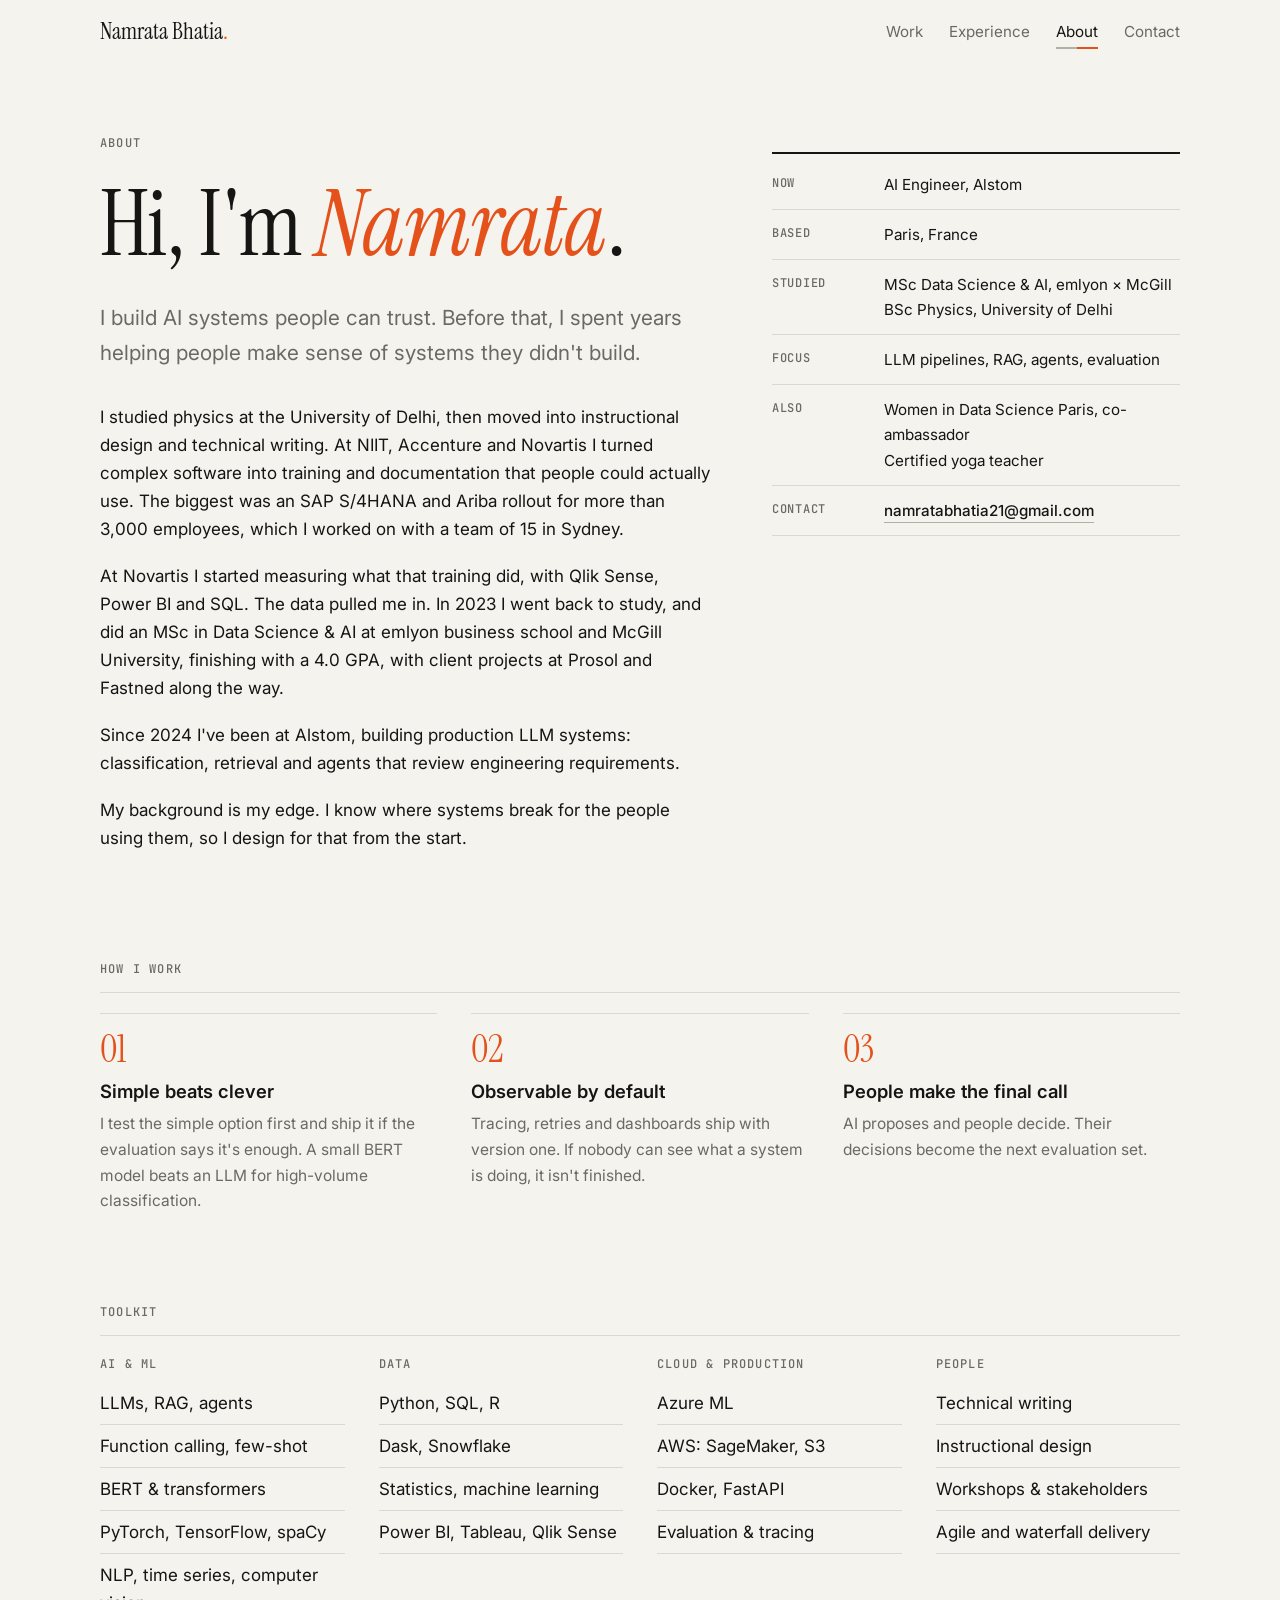
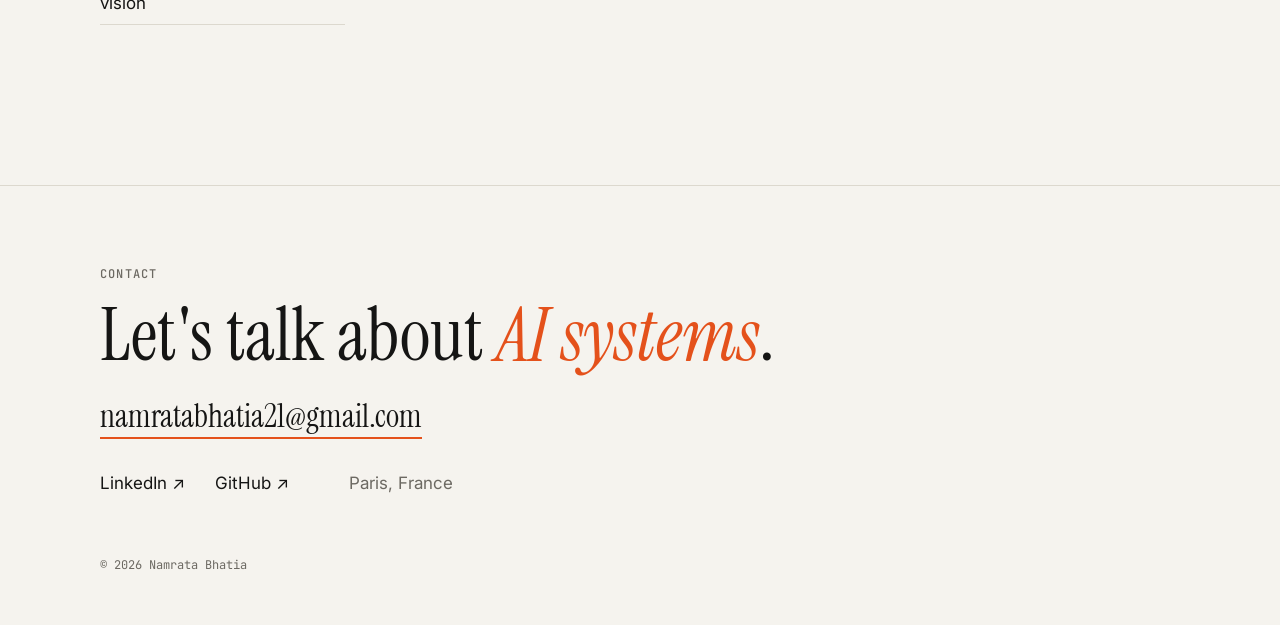
==== about.html @ 70a00a0a "Redesign as a simpler multi-page site that tells the story first Home leads with the story (seven ye" ====
<!doctype html>
<html lang="en">
<head>
<meta charset="utf-8">
<meta name="viewport" content="width=device-width, initial-scale=1">
<title>About · Namrata Bhatia</title>
<meta name="description" content="About Namrata Bhatia: from instructional design for enterprise software to building production AI systems.">
<meta name="color-scheme" content="light dark">
<link rel="icon" href="data:image/svg+xml,%3Csvg xmlns='http://www.w3.org/2000/svg' viewBox='0 0 32 32'%3E%3Crect width='32' height='32' rx='7' fill='%23151514'/%3E%3Cpath d='M5 16H16' stroke='%23b3afa6' stroke-width='3'/%3E%3Cpath d='M16 16H27' stroke='%23e4511b' stroke-width='3'/%3E%3Ccircle cx='16' cy='16' r='4.5' fill='%23e4511b'/%3E%3C/svg%3E">
<link rel="preconnect" href="https://fonts.googleapis.com">
<link rel="preconnect" href="https://fonts.gstatic.com" crossorigin>
<link href="https://fonts.googleapis.com/css2?family=Instrument+Serif:ital@0;1&family=Inter:wght@400;500;600&family=JetBrains+Mono:wght@400;500&display=swap" rel="stylesheet">
<link rel="stylesheet" href="style.css">
</head>
<body>
<header class="top"><div class="wrap bar">
  <a class="mark" href="index.html">Namrata Bhatia<span>.</span></a>
  <nav aria-label="Main"><a href="work.html">Work</a><a href="experience.html">Experience</a><a href="about.html" aria-current="page">About</a><a href="#contact">Contact</a></nav>
</div></header>

<main class="wrap page">
  <div class="about">
    <div>
      <p class="label">About</p>
      <h1>Hi, I'm <em>Namrata</em>.</h1>
      <p class="lead">I build AI systems people can trust. Before that, I spent years helping people make sense of systems they didn't build.</p>
      <!-- TODO(Namrata): read this in your own voice and adjust anything that doesn't sound like you. -->
      <div class="story-text">
        <p>I studied physics at the University of Delhi, then moved into instructional design and technical writing. At NIIT, Accenture and Novartis I turned complex software into training and documentation that people could actually use. The biggest was an SAP S/4HANA and Ariba rollout for more than 3,000 employees, which I worked on with a team of 15 in Sydney.</p>
        <p>At Novartis I started measuring what that training did, with Qlik Sense, Power BI and SQL. The data pulled me in. In 2023 I went back to study, and did an MSc in Data Science &amp; AI at emlyon business school and McGill University, finishing with a 4.0 GPA, with client projects at Prosol and Fastned along the way.</p>
        <p>Since 2024 I've been at Alstom, building production LLM systems: classification, retrieval and agents that review engineering requirements.</p>
        <p>My background is my edge. I know where systems break for the people using them, so I design for that from the start.</p>
      </div>
    </div>
    <dl class="facts">
      <div><dt>Now</dt><dd>AI Engineer, Alstom</dd></div>
      <div><dt>Based</dt><dd>Paris, France</dd></div>
      <div><dt>Studied</dt><dd>MSc Data Science &amp; AI, emlyon × McGill<br>BSc Physics, University of Delhi</dd></div>
      <div><dt>Focus</dt><dd>LLM pipelines, RAG, agents, evaluation</dd></div>
      <div><dt>Also</dt><dd>Women in Data Science Paris, co-ambassador<br>Certified yoga teacher</dd></div>
      <div><dt>Contact</dt><dd><a class="link" href="mailto:namratabhatia21@gmail.com">namratabhatia21@gmail.com</a></dd></div>
    </dl>
  </div>

  <section class="block" aria-labelledby="how-h">
    <div class="block-head"><p class="label" id="how-h">How I work</p></div>
    <ol class="principles">
      <li class="reveal"><span class="n">01</span><h3>Simple beats clever</h3>
        <p>I test the simple option first and ship it if the evaluation says it's enough. A small BERT model beats an LLM for high-volume classification.</p></li>
      <li class="reveal" style="--i:1"><span class="n">02</span><h3>Observable by default</h3>
        <p>Tracing, retries and dashboards ship with version one. If nobody can see what a system is doing, it isn't finished.</p></li>
      <li class="reveal" style="--i:2"><span class="n">03</span><h3>People make the final call</h3>
        <p>AI proposes and people decide. Their decisions become the next evaluation set.</p></li>
    </ol>
  </section>

  <section class="block" aria-labelledby="kit-h">
    <div class="block-head"><p class="label" id="kit-h">Toolkit</p></div>
    <div class="cols">
      <div><h3>AI &amp; ML</h3><ul><li>LLMs, RAG, agents</li><li>Function calling, few-shot</li><li>BERT &amp; transformers</li><li>PyTorch, TensorFlow, spaCy</li><li>NLP, time series, computer vision</li></ul></div>
      <div><h3>Data</h3><ul><li>Python, SQL, R</li><li>Dask, Snowflake</li><li>Statistics, machine learning</li><li>Power BI, Tableau, Qlik Sense</li></ul></div>
      <div><h3>Cloud &amp; production</h3><ul><li>Azure ML</li><li>AWS: SageMaker, S3</li><li>Docker, FastAPI</li><li>Evaluation &amp; tracing</li></ul></div>
      <div><h3>People</h3><ul><li>Technical writing</li><li>Instructional design</li><li>Workshops &amp; stakeholders</li><li>Agile and waterfall delivery</li></ul></div>
    </div>
  </section>
</main>

<footer class="foot" id="contact"><div class="wrap">
  <p class="label">Contact</p>
  <h2>Let's talk about <em>AI systems</em>.</h2>
  <a class="mail" href="mailto:namratabhatia21@gmail.com">namratabhatia21@gmail.com</a>
  <ul>
    <li><a href="https://www.linkedin.com/in/namratabhatia21/">LinkedIn ↗</a></li>
    <li><a href="https://github.com/namratabhatia21">GitHub ↗</a></li>
    <li><a data-cv href="#" hidden>CV (PDF) ↓</a></li>
    <li>Paris, France</li>
  </ul>
  <p class="fine">© <span data-year>2026</span> Namrata Bhatia</p>
</div></footer>
<script src="site.js"></script>
</body>
</html>
---- style.css ----
/* Shared styles. One accent colour; grey marks the "explaining" years, orange the "building" years. */
:root{
  --bg:#f5f3ee; --bg2:#ece9e1; --ink:#151514; --muted:#6c6962; --faint:#b3afa6; --line:#dcd8ce;
  --accent:#e4511b;
  --serif:"Instrument Serif",Georgia,"Times New Roman",serif;
  --sans:Inter,system-ui,-apple-system,"Segoe UI",sans-serif;
  --mono:"JetBrains Mono",ui-monospace,Menlo,monospace;
}
@media (prefers-color-scheme: dark){
  :root:not([data-theme="light"]){
    --bg:#0f0f0e; --bg2:#181816; --ink:#eeece6; --muted:#9e9a90; --faint:#57544e; --line:#2a2926; --accent:#ff6b35;
  }
}
:root[data-theme="dark"]{ --bg:#0f0f0e; --bg2:#181816; --ink:#eeece6; --muted:#9e9a90; --faint:#57544e; --line:#2a2926; --accent:#ff6b35; }

*{box-sizing:border-box}
[hidden]{display:none!important}
html{scroll-behavior:smooth;-webkit-text-size-adjust:100%}
body{margin:0;background:var(--bg);color:var(--ink);font:17px/1.65 var(--sans);-webkit-font-smoothing:antialiased;overflow-x:hidden}
a{color:inherit}
img{max-width:100%}
.wrap{max-width:1120px;margin:0 auto;padding:0 20px}
.label{font:500 12px/1.4 var(--mono);letter-spacing:.1em;text-transform:uppercase;color:var(--muted);margin:0}
.display,h1{font:400 clamp(2.6rem,7vw,5.6rem)/1.02 var(--serif);letter-spacing:-.01em;margin:.3em 0 .35em}
h2{font:400 clamp(2rem,4.4vw,3.2rem)/1.05 var(--serif);margin:.2em 0 .5em}
h3{font:600 1.15rem/1.3 var(--sans);margin:0}
em{font-style:italic;color:var(--accent)}
.muted{color:var(--muted)}
.lead{font-size:clamp(1.08rem,1.7vw,1.3rem);color:var(--muted);max-width:36em;margin:0 0 1.6em}
.lead b{color:var(--ink);font-weight:500}
.page{padding-top:70px;padding-bottom:40px}
.block{padding-top:90px}

/* header */
.top{position:sticky;top:0;z-index:30;background:color-mix(in srgb,var(--bg) 88%,transparent);backdrop-filter:blur(10px);-webkit-backdrop-filter:blur(10px);border-bottom:1px solid transparent;transition:border-color .3s}
.top.scrolled{border-color:var(--line)}
.top .bar{display:flex;align-items:center;justify-content:space-between;height:64px}
.mark{font:400 1.45rem/1 var(--serif);text-decoration:none;white-space:nowrap}
.mark span{color:var(--accent)}
.top nav{display:flex;gap:26px;font-size:.95rem}
.top nav a{text-decoration:none;color:var(--muted);padding:4px 0;background:linear-gradient(90deg,var(--faint) 50%,var(--accent) 50%) left bottom/0 2px no-repeat;transition:color .2s,background-size .35s}
.top nav a:hover,.top nav a[aria-current="page"]{color:var(--ink);background-size:100% 2px}
@media (max-width:560px){.top nav{gap:14px;font-size:.88rem}.top nav a[href="#contact"]{display:none}.mark{font-size:1.2rem}}

/* buttons and links */
.actions{display:flex;flex-wrap:wrap;gap:14px 26px;align-items:center}
.btn{display:inline-flex;align-items:center;gap:10px;padding:13px 22px;border-radius:999px;background:var(--ink);color:var(--bg);text-decoration:none;font-weight:500;font-size:.98rem;transition:transform .2s,background .2s}
.btn:hover{transform:translateY(-2px);background:var(--accent);color:#fff}
.link{text-decoration:none;font-weight:500;border-bottom:1px solid var(--faint);padding-bottom:2px;transition:border-color .2s,color .2s}
.link:hover{border-color:var(--accent);color:var(--accent)}

/* home hero */
.hero{min-height:calc(100svh - 64px);display:flex;flex-direction:column;justify-content:center;padding-top:30px;padding-bottom:40px}
.story{font:400 clamp(2.7rem,7.6vw,6.4rem)/1.0 var(--serif);letter-spacing:-.015em;margin:.35em 0 .45em}
.story span{display:block;opacity:0;transform:translateY(.35em);animation:rise .9s cubic-bezier(.2,.7,.2,1) forwards}
.story .then{color:var(--faint)}
.story .now{animation-delay:.45s}
.story em{position:relative;white-space:nowrap}
.story em::after{content:"";position:absolute;left:.04em;right:.08em;bottom:.04em;height:.06em;background:var(--accent);transform:scaleX(0);transform-origin:left;animation:grow .7s cubic-bezier(.6,0,.2,1) 1.2s forwards}
.hero .lead{opacity:0;animation:rise .9s ease .8s forwards}
.hero .actions{opacity:0;animation:rise .9s ease 1s forwards}
@keyframes rise{to{opacity:1;transform:none}}
@keyframes grow{to{transform:scaleX(1)}}

/* story line */
.line{list-style:none;margin:0;padding:0;display:grid;grid-template-columns:repeat(4,1fr)}
.stop{position:relative;padding:34px 28px 0 0}
.stop::before{content:"";position:absolute;top:7px;left:7px;right:-7px;height:2px;background:var(--faint);transform-origin:left;transform:scaleX(0);transition:transform .8s cubic-bezier(.6,0,.2,1);transition-delay:calc(var(--k) * .55s)}
.stop.turn::before{background:linear-gradient(90deg,var(--faint),var(--accent))}
.stop.now::before{background:var(--accent)}
.stop.next::before{background:repeating-linear-gradient(90deg,var(--accent) 0 6px,transparent 6px 13px);right:30%}
.stop::after{content:"";position:absolute;top:0;left:0;width:16px;height:16px;border-radius:50%;box-sizing:border-box;border:2px solid var(--faint);background:var(--bg);transform:scale(0);transition:transform .45s cubic-bezier(.3,1.6,.5,1);transition-delay:calc(var(--k) * .55s)}
.stop.now::after{border-color:var(--accent);background:var(--accent)}
.stop.next::after{border-color:var(--accent);border-style:dashed}
.drawn .stop::before{transform:scaleX(1)}
.drawn .stop::after{transform:scale(1)}
.stop .yr{display:block;font:500 12px var(--mono);letter-spacing:.08em;color:var(--muted)}
.stop > b{display:block;font:400 1.9rem/1.1 var(--serif);margin:6px 0 8px}
.stop.then > b{color:var(--muted)}
.stop.now > b,.stop.next > b{color:var(--accent)}
.stop p{margin:0;font-size:.95rem;color:var(--muted);max-width:17em}
.stop p b{font-weight:500;color:var(--ink)}
.stop.now p b{color:var(--accent)}
@media (max-width:820px){
  .line{grid-template-columns:1fr}
  .stop{padding:0 0 34px 40px}
  .stop::before{top:16px;left:7px;right:auto;bottom:-16px;width:2px;height:auto;transform:scaleY(0);transform-origin:top}
  .stop.turn::before{background:linear-gradient(var(--faint),var(--accent))}
  .stop.next::before{display:none}
  .drawn .stop::before{transform:scaleY(1)}
}

/* section head */
.block-head{display:flex;justify-content:space-between;align-items:baseline;gap:20px;border-bottom:1px solid var(--line);padding-bottom:14px;margin-bottom:6px}

/* work rows */
.row{display:grid;grid-template-columns:64px 1.4fr 1fr auto;gap:8px 24px;align-items:baseline;padding:26px 0;border-bottom:1px solid var(--line);text-decoration:none;position:relative}
.row::after{content:"";position:absolute;left:0;right:0;bottom:-1px;height:2px;background:linear-gradient(90deg,var(--faint),var(--accent));transform:scaleX(0);transform-origin:left;transition:transform .5s cubic-bezier(.6,0,.2,1)}
a.row:hover::after{transform:scaleX(1)}
.row .num{font:500 13px var(--mono);color:var(--muted)}
.row .title{font:400 clamp(1.6rem,3vw,2.3rem)/1.1 var(--serif);transition:transform .35s}
a.row:hover .title{transform:translateX(8px)}
.row .meta{font-size:.92rem;color:var(--muted)}
.row .go{font:500 13px var(--mono);color:var(--accent);white-space:nowrap}
.row .desc{grid-column:2 / 4;margin:0;color:var(--muted);font-size:.98rem;max-width:44em}
.row .tags{grid-column:2 / 4;display:flex;flex-wrap:wrap;gap:6px}
.tags span{font:500 11.5px var(--mono);padding:3px 9px;border:1px solid var(--line);border-radius:999px;color:var(--muted)}
@media (max-width:760px){
  .row{grid-template-columns:40px 1fr}
  .row .meta,.row .go,.row .desc,.row .tags{grid-column:2}
}

/* experience */
.chapter{position:relative;margin-top:70px}
.chapter-head{display:flex;align-items:baseline;gap:18px;flex-wrap:wrap;margin-bottom:10px}
.chapter-head h2{margin:0}
.chapter.then h2{color:var(--muted)}
.chapter.now h2 em{color:var(--accent)}
.jobs{position:relative;margin:0;padding:0;list-style:none;border-left:2px solid var(--faint);margin-left:7px}
.chapter.now .jobs{border-color:var(--accent)}
.job{position:relative;display:grid;grid-template-columns:160px 1fr;gap:6px 30px;padding:24px 0 24px 34px}
.job::before{content:"";position:absolute;left:-9px;top:31px;width:16px;height:16px;border-radius:50%;box-sizing:border-box;border:2px solid var(--faint);background:var(--bg)}
.chapter.now .job::before{border-color:var(--accent)}
.chapter.now .job.current::before{background:var(--accent)}
.job .when{font:500 13px/1.9 var(--mono);color:var(--muted)}
.job h3{font-size:1.2rem}
.job .org{color:var(--muted);margin:2px 0 10px}
.job ul{margin:0;padding-left:1.1em;color:var(--muted)}
.job li{margin:4px 0}
.job li b{color:var(--ink);font-weight:500}
@media (max-width:720px){.job{grid-template-columns:1fr;padding-left:26px}}

/* lists in columns */
.cols{display:grid;grid-template-columns:repeat(auto-fit,minmax(230px,1fr));gap:34px;margin-top:20px}
.cols h3{font:500 12px var(--mono);letter-spacing:.1em;text-transform:uppercase;color:var(--muted);margin-bottom:10px}
.cols ul{list-style:none;margin:0;padding:0}
.cols li{padding:7px 0;border-bottom:1px solid var(--line)}
.cols li span{color:var(--muted);font-size:.9rem}

/* about */
.about{display:grid;grid-template-columns:1.5fr 1fr;gap:60px;align-items:start}
.about .story-text p{margin:0 0 1.1em;max-width:36em}
.facts{border-top:2px solid var(--ink);padding-top:6px;position:sticky;top:90px}
.facts div{display:grid;grid-template-columns:100px 1fr;gap:12px;padding:12px 0;border-bottom:1px solid var(--line);font-size:.95rem}
.facts dt{font:500 12px/1.9 var(--mono);color:var(--muted);text-transform:uppercase;letter-spacing:.06em}
.facts dd{margin:0}
@media (max-width:860px){.about{grid-template-columns:1fr;gap:30px}.facts{position:static}}
.principles{list-style:none;margin:20px 0 0;padding:0;display:grid;grid-template-columns:repeat(3,1fr);gap:34px}
.principles li{border-top:1px solid var(--line);padding-top:16px}
.principles .n{font:400 2.4rem/1 var(--serif);color:var(--accent)}
.principles h3{margin:10px 0 8px;font-size:1.15rem}
.principles p{margin:0;color:var(--muted);font-size:.97rem}
@media (max-width:820px){.principles{grid-template-columns:1fr}}

/* numbers */
.numbers{display:grid;grid-template-columns:repeat(3,1fr);gap:30px;margin-top:24px}
.numbers div{border-top:1px solid var(--line);padding-top:14px}
.numbers b{display:block;font:400 clamp(2.4rem,5vw,3.6rem)/1 var(--serif);color:var(--accent)}
.numbers span{color:var(--muted);font-size:.95rem}
@media (max-width:720px){.numbers{grid-template-columns:1fr}}

/* footer */
.foot{margin-top:120px;border-top:1px solid var(--line);padding:80px 0 40px}
.foot h2{font-size:clamp(2.4rem,6vw,4.6rem);margin:.2em 0 .3em}
.mail{font:400 clamp(1.3rem,3vw,2rem)/1.2 var(--serif);text-decoration:none;border-bottom:2px solid var(--accent);overflow-wrap:anywhere}
.mail:hover{color:var(--accent)}
.foot ul{list-style:none;padding:0;margin:34px 0 0;display:flex;flex-wrap:wrap;gap:12px 30px;color:var(--muted)}
.foot ul a{text-decoration:none;color:var(--ink)}
.foot ul a:hover{color:var(--accent)}
.fine{margin-top:60px;font:12px var(--mono);color:var(--muted)}

/* reveal */
.reveal{opacity:0;transform:translateY(24px);transition:opacity .8s ease,transform .8s cubic-bezier(.2,.7,.2,1);transition-delay:calc(var(--i,0) * 90ms)}
.reveal.in{opacity:1;transform:none}

@media (prefers-reduced-motion: reduce){
  html{scroll-behavior:auto}
  *,*::before,*::after{animation:none!important;transition:none!important}
  .story span,.hero .lead,.hero .actions,.reveal{opacity:1;transform:none}
  .story em::after{transform:none}
  .stop::before{transform:none!important}.stop::after{transform:none}
}
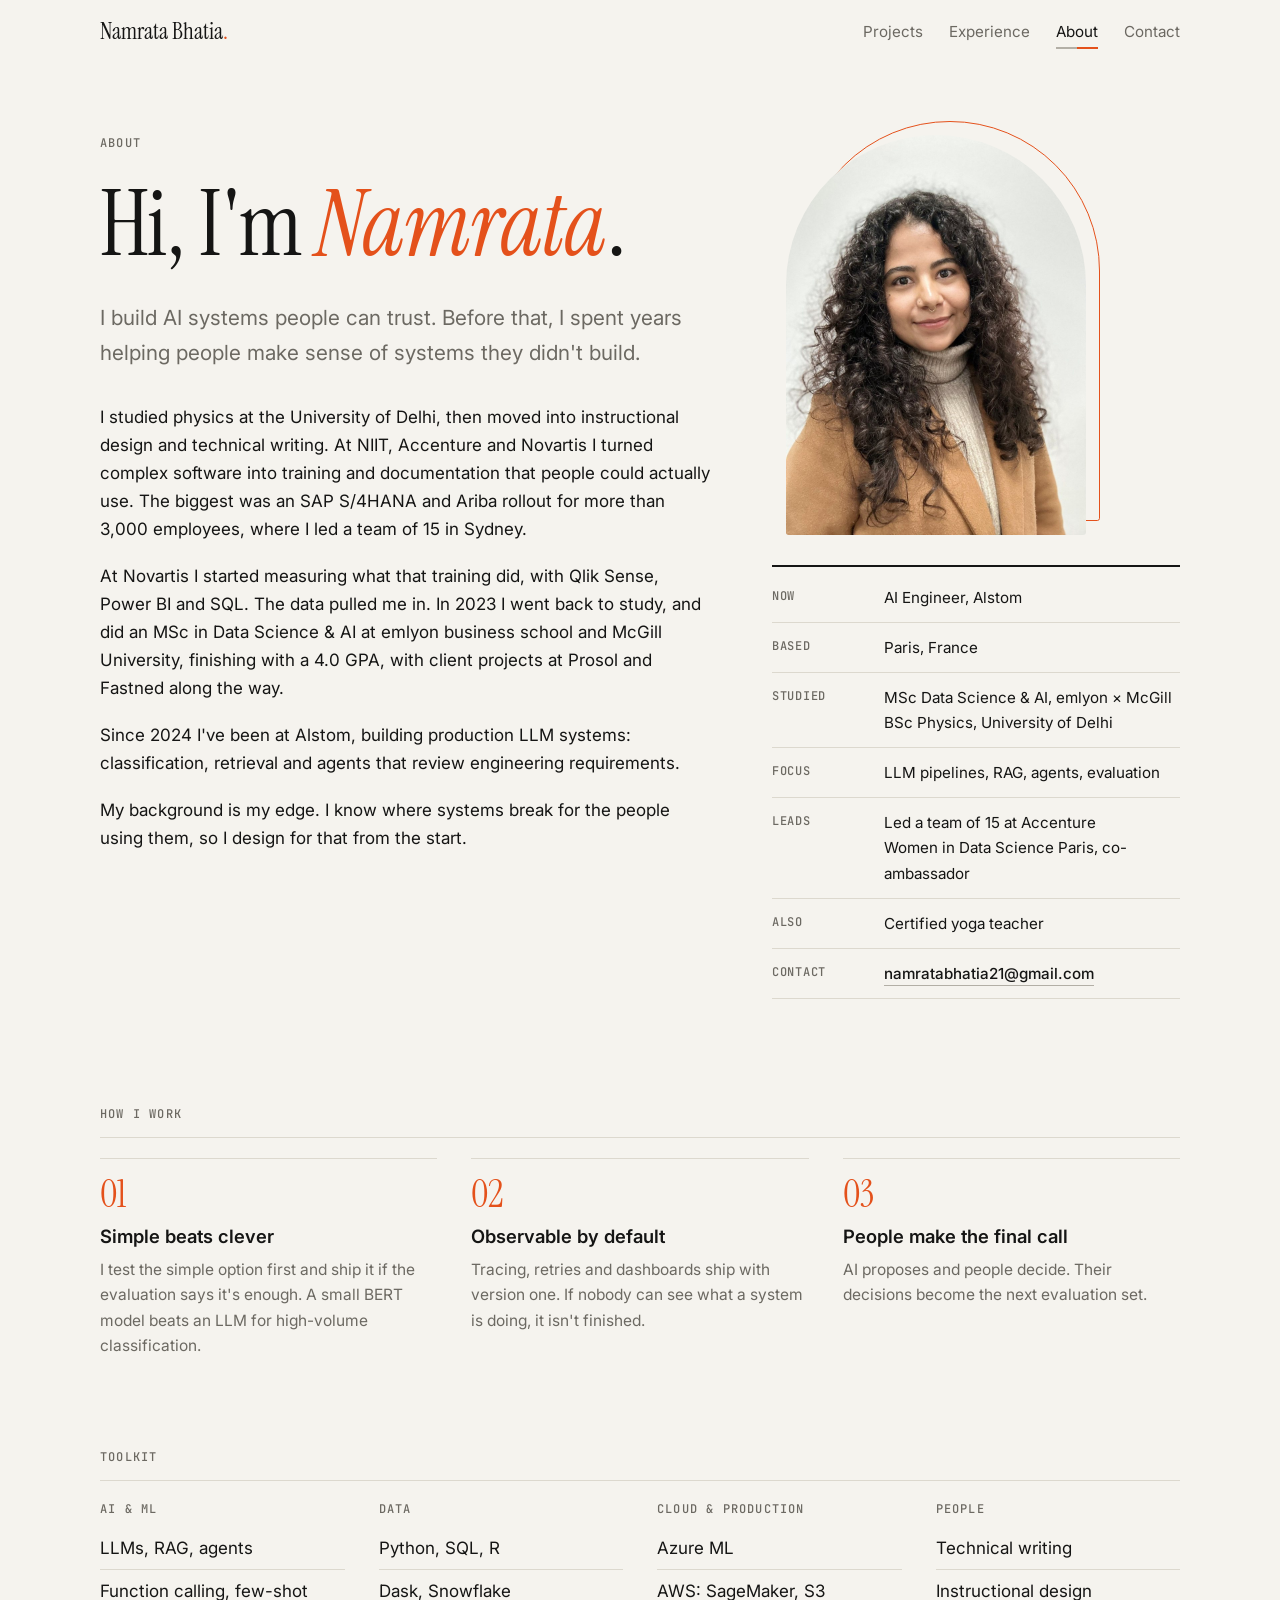
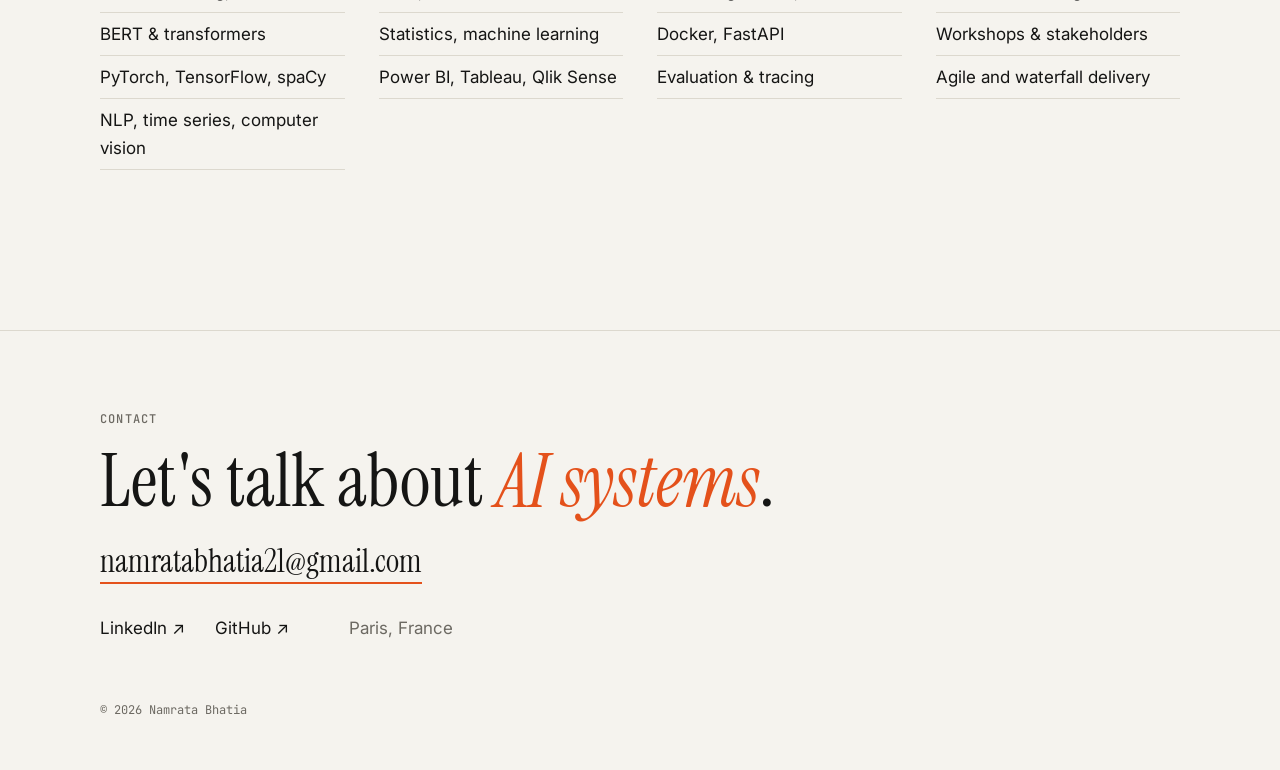
==== commit 1a3005bd: "Add portrait and leadership section; projects marked as incoming Homepage hero gets the portrait and" ====
--- a/about.html
+++ b/about.html
@@ -15,7 +15,7 @@
 <body>
 <header class="top"><div class="wrap bar">
   <a class="mark" href="index.html">Namrata Bhatia<span>.</span></a>
-  <nav aria-label="Main"><a href="work.html">Work</a><a href="experience.html">Experience</a><a href="about.html" aria-current="page">About</a><a href="#contact">Contact</a></nav>
+  <nav aria-label="Main"><a href="work.html">Projects</a><a href="experience.html">Experience</a><a href="about.html" aria-current="page">About</a><a href="#contact">Contact</a></nav>
 </div></header>
 
 <main class="wrap page">
@@ -26,20 +26,24 @@
       <p class="lead">I build AI systems people can trust. Before that, I spent years helping people make sense of systems they didn't build.</p>
       <!-- TODO(Namrata): read this in your own voice and adjust anything that doesn't sound like you. -->
       <div class="story-text">
-        <p>I studied physics at the University of Delhi, then moved into instructional design and technical writing. At NIIT, Accenture and Novartis I turned complex software into training and documentation that people could actually use. The biggest was an SAP S/4HANA and Ariba rollout for more than 3,000 employees, which I worked on with a team of 15 in Sydney.</p>
+        <p>I studied physics at the University of Delhi, then moved into instructional design and technical writing. At NIIT, Accenture and Novartis I turned complex software into training and documentation that people could actually use. The biggest was an SAP S/4HANA and Ariba rollout for more than 3,000 employees, where I led a team of 15 in Sydney.</p>
         <p>At Novartis I started measuring what that training did, with Qlik Sense, Power BI and SQL. The data pulled me in. In 2023 I went back to study, and did an MSc in Data Science &amp; AI at emlyon business school and McGill University, finishing with a 4.0 GPA, with client projects at Prosol and Fastned along the way.</p>
         <p>Since 2024 I've been at Alstom, building production LLM systems: classification, retrieval and agents that review engineering requirements.</p>
         <p>My background is my edge. I know where systems break for the people using them, so I design for that from the start.</p>
       </div>
     </div>
+    <div class="facts-col">
+    <figure class="portrait small"><img src="images/namrata.jpg" width="900" height="1200" alt="Portrait of Namrata Bhatia"></figure>
     <dl class="facts">
       <div><dt>Now</dt><dd>AI Engineer, Alstom</dd></div>
       <div><dt>Based</dt><dd>Paris, France</dd></div>
       <div><dt>Studied</dt><dd>MSc Data Science &amp; AI, emlyon × McGill<br>BSc Physics, University of Delhi</dd></div>
       <div><dt>Focus</dt><dd>LLM pipelines, RAG, agents, evaluation</dd></div>
-      <div><dt>Also</dt><dd>Women in Data Science Paris, co-ambassador<br>Certified yoga teacher</dd></div>
+      <div><dt>Leads</dt><dd>Led a team of 15 at Accenture<br>Women in Data Science Paris, co-ambassador</dd></div>
+      <div><dt>Also</dt><dd>Certified yoga teacher</dd></div>
       <div><dt>Contact</dt><dd><a class="link" href="mailto:namratabhatia21@gmail.com">namratabhatia21@gmail.com</a></dd></div>
     </dl>
+    </div>
   </div>
 
   <section class="block" aria-labelledby="how-h">
--- a/style.css
+++ b/style.css
@@ -61,6 +61,38 @@
 .hero .actions{opacity:0;animation:rise .9s ease 1s forwards}
 @keyframes rise{to{opacity:1;transform:none}}
 @keyframes grow{to{transform:scaleX(1)}}
+
+/* hero with portrait */
+.hero-grid{display:grid;grid-template-columns:1.45fr .8fr;gap:56px;align-items:center}
+.hero-grid .story{font-size:clamp(2.4rem,4.9vw,4.5rem)}
+.portrait{margin:0;position:relative;opacity:0;animation:rise 1s cubic-bezier(.2,.7,.2,1) .3s forwards;transform:translateY(20px)}
+.portrait img{display:block;width:100%;height:auto;aspect-ratio:3/4;object-fit:cover;border-radius:999px 999px 18px 18px;filter:saturate(.95)}
+.portrait::before{content:"";position:absolute;inset:-14px -14px 14px 14px;border:1.5px solid var(--accent);border-radius:999px 999px 18px 18px;z-index:-1}
+.portrait figcaption{display:flex;align-items:center;gap:8px;margin-top:14px;font:500 12px var(--mono);letter-spacing:.08em;text-transform:uppercase;color:var(--muted)}
+.portrait .dot{width:8px;height:8px;border-radius:50%;background:var(--accent)}
+.portrait.small{max-width:300px;margin:0 0 30px 14px;animation-delay:0s}
+.facts-col{position:sticky;top:90px}
+.facts-col .facts{position:static}
+@media (max-width:860px){
+  .hero-grid{grid-template-columns:1fr;gap:28px}
+  .hero-grid .portrait{max-width:260px;margin-left:14px}
+  .facts-col{position:static}
+}
+
+/* leadership */
+.lead-title{max-width:20em;margin:34px 0 10px}
+.leads{display:grid;grid-template-columns:repeat(3,1fr);gap:34px;margin-top:30px}
+.leads div{border-top:1px solid var(--line);padding-top:18px}
+.leads b{display:block;font:400 clamp(3rem,6vw,4.4rem)/1 var(--serif);color:var(--accent)}
+.leads h3{margin:10px 0 8px}
+.leads p{margin:0;color:var(--muted);font-size:.97rem}
+@media (max-width:820px){.leads{grid-template-columns:1fr}}
+
+/* incoming */
+.incoming{display:flex;gap:22px;align-items:flex-start;border:1px dashed var(--faint);border-radius:18px;padding:30px;margin-top:24px}
+.incoming-text{font:400 clamp(1.6rem,3vw,2.2rem)/1.15 var(--serif);margin:8px 0 12px;max-width:22em}
+.pulse{flex:none;width:12px;height:12px;margin-top:4px;border-radius:50%;background:var(--accent);box-shadow:0 0 0 0 color-mix(in srgb,var(--accent) 50%,transparent);animation:pulse 2s infinite}
+@keyframes pulse{70%{box-shadow:0 0 0 14px transparent}100%{box-shadow:0 0 0 0 transparent}}
 
 /* story line */
 .line{list-style:none;margin:0;padding:0;display:grid;grid-template-columns:repeat(4,1fr)}
@@ -176,7 +208,7 @@
 @media (prefers-reduced-motion: reduce){
   html{scroll-behavior:auto}
   *,*::before,*::after{animation:none!important;transition:none!important}
-  .story span,.hero .lead,.hero .actions,.reveal{opacity:1;transform:none}
+  .story span,.hero .lead,.hero .actions,.reveal,.portrait{opacity:1;transform:none}
   .story em::after{transform:none}
   .stop::before{transform:none!important}.stop::after{transform:none}
 }
